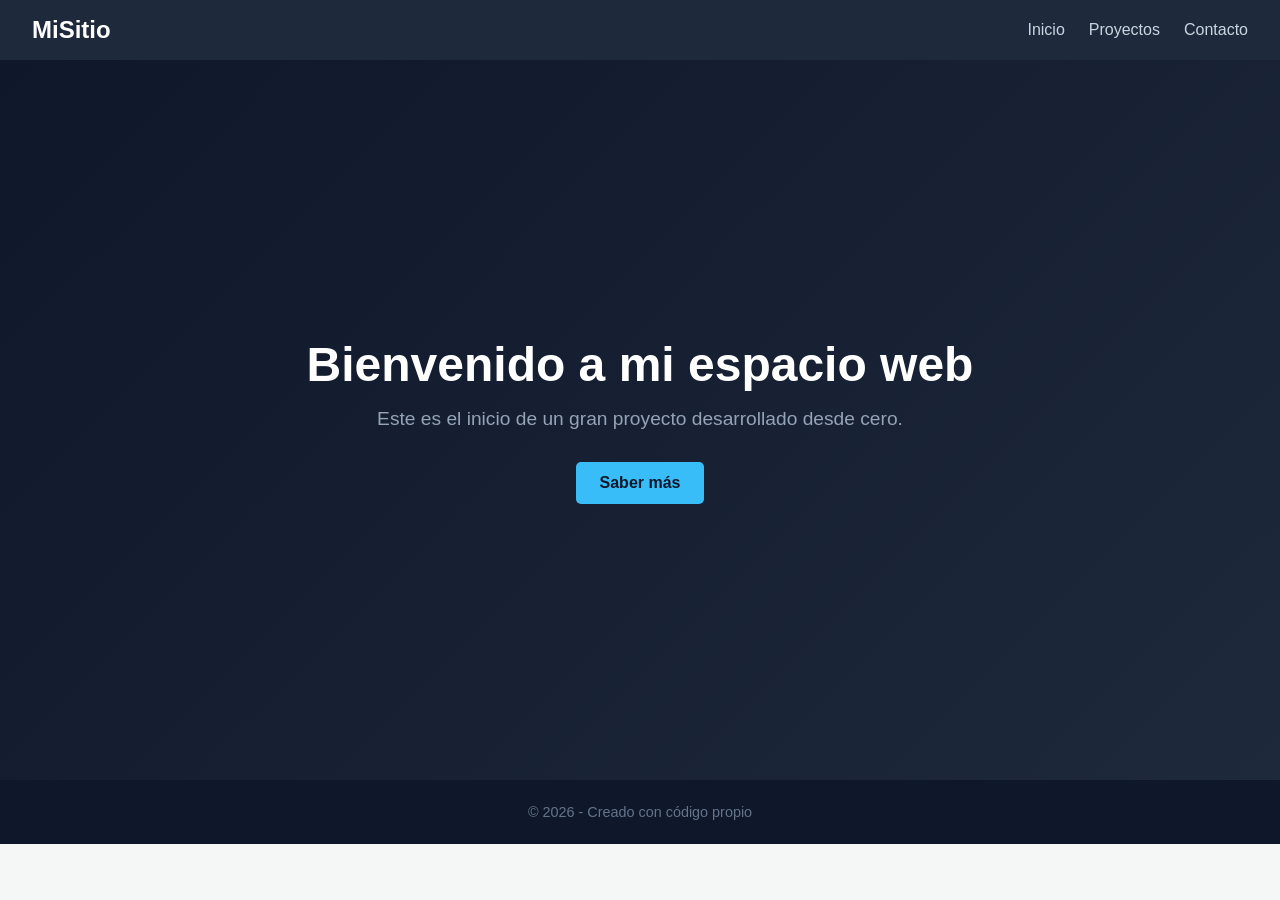
==== index.html @ af887df4 "Primer commit: Estructura base de D-Tech" ====
<!DOCTYPE html>
<html lang="es">
<head>
    <meta charset="UTF-8">
    <meta name="viewport" content="width=device-width, initial-scale=1.0">
    <title>Mi Proyecto Web</title>
    <link rel="stylesheet" href="styles.css">
</head>
<body>

    <!-- Barra de Navegación -->
    <header>
        <nav class="navbar">
            <div class="logo">MiSitio</div>
            <ul class="nav-links">
                <li><a href="#inicio">Inicio</a></li>
                <li><a href="#proyectos">Proyectos</a></li>
                <li><a href="#contacto">Contacto</a></li>
            </ul>
        </nav>
    </header>

    <!-- Sección Principal -->
    <main id="inicio" class="hero-section">
        <div class="hero-content">
            <h1>Bienvenido a mi espacio web</h1>
            <p>Este es el inicio de un gran proyecto desarrollado desde cero.</p>
            <button class="btn-primary">Saber más</button>
        </div>
    </main>

    <!-- Pie de Página -->
    <footer>
        <p>&copy; 2026 - Creado con código propio</p>
    </footer>

</body>
</html>
---- styles.css ----
/* Reseteo básico */
* {
    margin: 0;
    padding: 0;
    box-sizing: border-box;
    font-family: 'Segoe UI', Tahoma, Geneva, Verdana, sans-serif;
}

body {
    background-color: #f4f7f6;
    color: #333;
}

/* Barra de navegación */
.navbar {
    display: flex;
    justify-content: space-between;
    align-items: center;
    background-color: #1e293b;
    padding: 1rem 2rem;
    color: #fff;
}

.logo {
    font-size: 1.5rem;
    font-weight: bold;
}

.nav-links {
    list-style: none;
    display: flex;
    gap: 1.5rem;
}

.nav-links a {
    color: #cbd5e1;
    text-decoration: none;
    transition: color 0.3s;
}

.nav-links a:hover {
    color: #38bdf8;
}

/* Sección Hero (Principal) */
.hero-section {
    height: 80vh;
    display: flex;
    justify-content: center;
    align-items: center;
    text-align: center;
    background: linear-gradient(135deg, #0f172a 0%, #1e293b 100%);
    color: white;
    padding: 0 1rem;
}

.hero-content h1 {
    font-size: 3rem;
    margin-bottom: 1rem;
}

.hero-content p {
    font-size: 1.2rem;
    color: #94a3b8;
    margin-bottom: 2rem;
}

.btn-primary {
    background-color: #38bdf8;
    color: #0f172a;
    border: none;
    padding: 0.75rem 1.5rem;
    font-size: 1rem;
    font-weight: bold;
    border-radius: 5px;
    cursor: pointer;
    transition: background 0.3s;
}

.btn-primary:hover {
    background-color: #0ea5e9;
}

/* Pie de página */
footer {
    background-color: #0f172a;
    color: #64748b;
    text-align: center;
    padding: 1.5rem;
    font-size: 0.9rem;
}
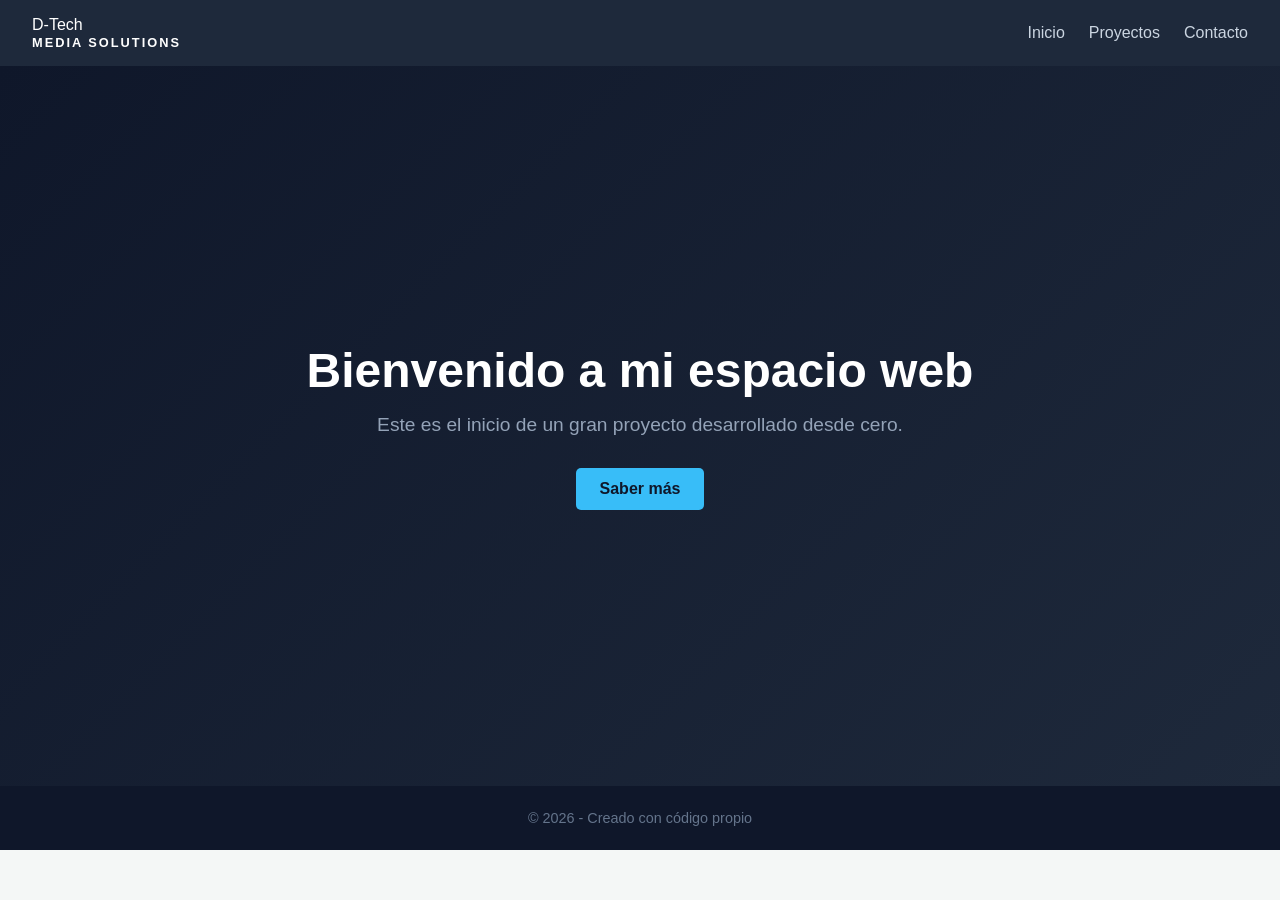
==== commit 68a67bfc: "Actualizado nombre oficial del negocio en el logo" ====
--- a/index.html
+++ b/index.html
@@ -11,7 +11,7 @@
     <!-- Barra de Navegación -->
     <header>
         <nav class="navbar">
-            <div class="logo">MiSitio</div>
+            <div class="logo">D-Tech <span class="brand-sub">Media Solutions</span></div>
             <ul class="nav-links">
                 <li><a href="#inicio">Inicio</a></li>
                 <li><a href="#proyectos">Proyectos</a></li>
--- a/styles.css
+++ b/styles.css
@@ -21,9 +21,14 @@
     color: #fff;
 }
 
-.logo {
-    font-size: 1.5rem;
-    font-weight: bold;
+.logo .brand-sub {
+    color: var(--accent);
+    font-size: 0.8rem;
+    display: block;
+    font-weight: 600;
+    text-transform: uppercase;
+    letter-spacing: 2px;
+    margin-top: 1px;
 }
 
 .nav-links {
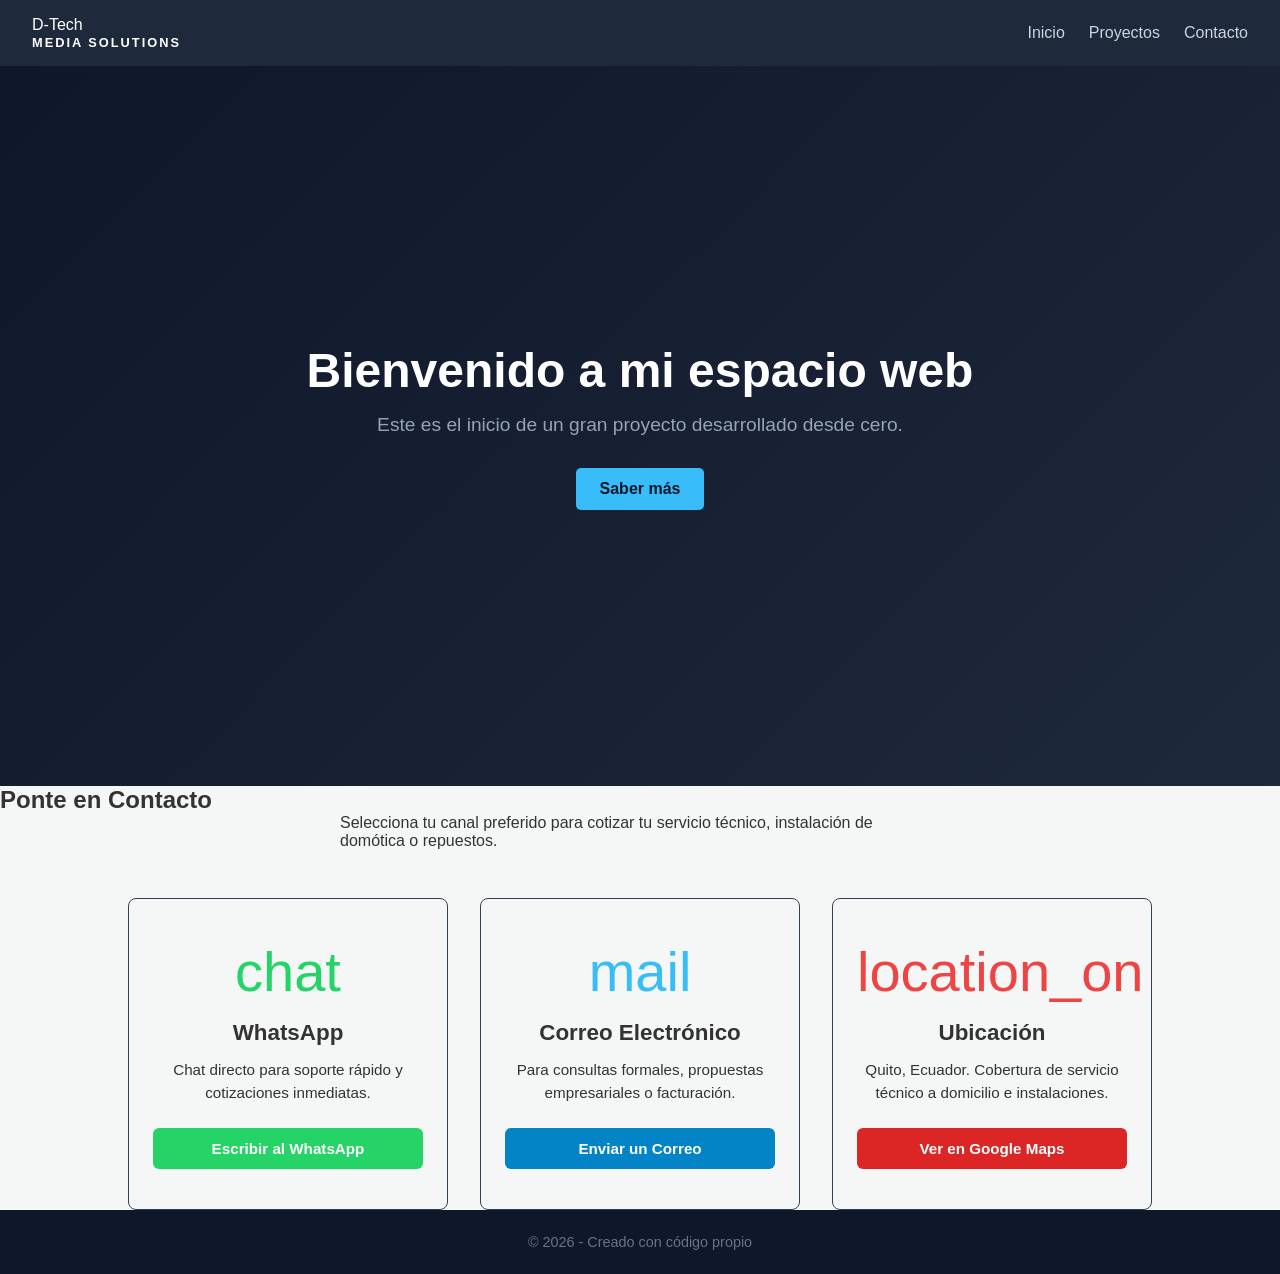
==== commit cb25503f: "Sección de contacto avanzada con enlaces directos" ====
--- a/index.html
+++ b/index.html
@@ -29,6 +29,46 @@
         </div>
     </main>
 
+    <!-- Contacto -->
+<!-- Sección de Contacto Renovada -->
+    <section id="contacto" class="contact-section">
+        <h2>Ponte en Contacto</h2>
+        <p class="contact-subtitle">Selecciona tu canal preferido para cotizar tu servicio técnico, instalación de domótica o repuestos.</p>
+        
+        <div class="contact-grid">
+            <!-- Tarjeta WhatsApp -->
+            <div class="contact-card">
+                <span class="material-symbols-outlined contact-icon icon-wp">chat</span>
+                <h3>WhatsApp</h3>
+                <p>Chat directo para soporte rápido y cotizaciones inmediatas.</p>
+                <a href="https://wa.me/593999078081?text=Hola%20D-Tech,%20necesito%20información%20sobre%20un%20servicio." target="_blank" class="btn-action btn-wp">
+                    Escribir al WhatsApp
+                </a>
+            </div>
+
+            <!-- Tarjeta Correo -->
+            <div class="contact-card">
+                <span class="material-symbols-outlined contact-icon icon-mail">mail</span>
+                <h3>Correo Electrónico</h3>
+                <p>Para consultas formales, propuestas empresariales o facturación.</p>
+                <a href="mailto:dillan.aldas@amazontech.com.ec?subject=Consulta%20D-Tech%20Media%20Solutions" class="btn-action btn-mail">
+                    Enviar un Correo
+                </a>
+            </div>
+
+            <!-- Tarjeta Dirección -->
+            <div class="contact-card">
+                <span class="material-symbols-outlined contact-icon icon-maps">location_on</span>
+                <h3>Ubicación</h3>
+                <p>Quito, Ecuador. Cobertura de servicio técnico a domicilio e instalaciones.</p>
+                <a href="https://maps.app.goo.gl/B8kceNAPXcE8kTUi9" target="_blank" class="btn-action btn-maps">
+                    Ver en Google Maps
+                </a>
+            </div>
+        </div>
+    </section>
+
+
     <!-- Pie de Página -->
     <footer>
         <p>&copy; 2026 - Creado con código propio</p>
--- a/styles.css
+++ b/styles.css
@@ -86,6 +86,82 @@
     background-color: #0ea5e9;
 }
 
+/* --- Sección de Contacto --- */
+.contact-subtitle {
+    max-width: 600px;
+    margin: 0 auto 3rem auto;
+    color: var(--text-muted);
+}
+
+.contact-grid {
+    display: flex;
+    flex-wrap: wrap;
+    justify-content: center;
+    gap: 2rem;
+    max-width: 1100px;
+    margin: 0 auto;
+}
+
+.contact-card {
+    background-color: var(--bg-light);
+    border: 1px solid #334155;
+    padding: 2.5rem 1.5rem;
+    border-radius: 8px;
+    width: 320px;
+    text-align: center;
+    display: flex;
+    flex-direction: column;
+    justify-content: space-between;
+    transition: transform 0.3s;
+}
+
+.contact-card:hover {
+    transform: translateY(-3px);
+}
+
+.contact-icon {
+    font-size: 3.5rem;
+    margin-bottom: 1rem;
+}
+
+/* Colores específicos de iconos */
+.icon-wp { color: #25d366; }
+.icon-mail { color: #38bdf8; }
+.icon-maps { color: #ef4444; }
+
+.contact-card h3 {
+    font-size: 1.4rem;
+    margin-bottom: 0.8rem;
+}
+
+.contact-card p {
+    color: var(--text-muted);
+    font-size: 0.95rem;
+    line-height: 1.5;
+    margin-bottom: 1.5rem;
+}
+
+/* Botones de acción general */
+.btn-action {
+    text-decoration: none;
+    padding: 0.75rem 1.5rem;
+    font-weight: bold;
+    border-radius: 6px;
+    font-size: 0.95rem;
+    transition: background-color 0.3s, opacity 0.3s;
+    color: #ffffff;
+}
+
+/* Colores específicos de botones */
+.btn-wp { background-color: #25d366; color: #fff; }
+.btn-wp:hover { background-color: #1ebd59; }
+
+.btn-mail { background-color: #0284c7; }
+.btn-mail:hover { background-color: #0369a1; }
+
+.btn-maps { background-color: #dc2626; }
+.btn-maps:hover { background-color: #b91c1c; }
+
 /* Pie de página */
 footer {
     background-color: #0f172a;
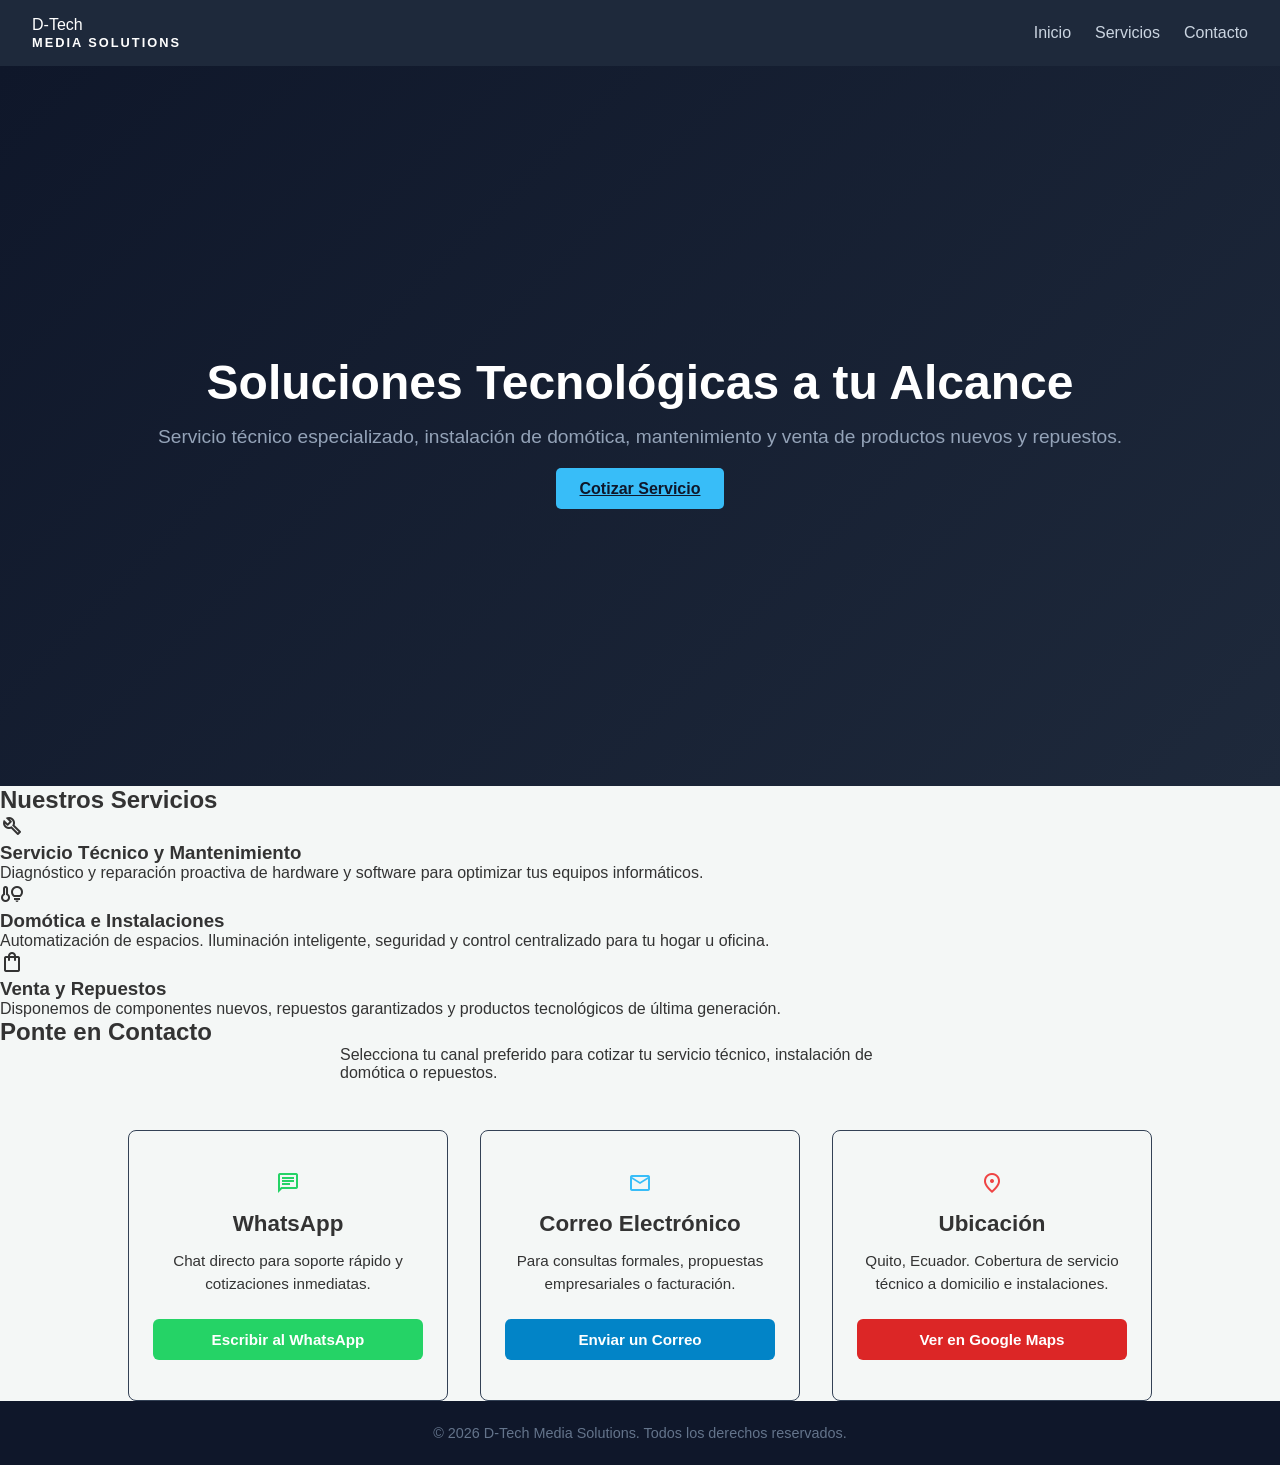
==== commit acc11c5e: "Corrección y limpieza total de la estructura index" ====
--- a/index.html
+++ b/index.html
@@ -3,8 +3,10 @@
 <head>
     <meta charset="UTF-8">
     <meta name="viewport" content="width=device-width, initial-scale=1.0">
-    <title>Mi Proyecto Web</title>
+    <title>D-Tech Media Solutions | Servicio Técnico y Domótica</title>
     <link rel="stylesheet" href="styles.css">
+    <!-- Iconos rápidos de Google para que se vea más profesional -->
+    <link rel="stylesheet" href="https://fonts.googleapis.com/css2?family=Material+Symbols+Outlined:opsz,wght,FILL,GRAD@24,400,0,0" />
 </head>
 <body>
 
@@ -14,23 +16,51 @@
             <div class="logo">D-Tech <span class="brand-sub">Media Solutions</span></div>
             <ul class="nav-links">
                 <li><a href="#inicio">Inicio</a></li>
-                <li><a href="#proyectos">Proyectos</a></li>
+                <li><a href="#servicios">Servicios</a></li>
                 <li><a href="#contacto">Contacto</a></li>
             </ul>
         </nav>
     </header>
 
-    <!-- Sección Principal -->
+    <!-- Sección Principal (Hero) -->
     <main id="inicio" class="hero-section">
         <div class="hero-content">
-            <h1>Bienvenido a mi espacio web</h1>
-            <p>Este es el inicio de un gran proyecto desarrollado desde cero.</p>
-            <button class="btn-primary">Saber más</button>
+            <h1>Soluciones Tecnológicas a tu Alcance</h1>
+            <p>Servicio técnico especializado, instalación de domótica, mantenimiento y venta de productos nuevos y repuestos.</p>
+            <a href="#contacto" class="btn-primary">Cotizar Servicio</a>
         </div>
     </main>
 
-    <!-- Contacto -->
-<!-- Sección de Contacto Renovada -->
+    <!-- Sección de Servicios -->
+    <section id="servicios" class="services-section">
+        <h2>Nuestros Servicios</h2>
+        <div class="services-grid">
+            
+            <!-- Tarjeta 1 -->
+            <div class="service-card">
+                <span class="material-symbols-outlined icon">build</span>
+                <h3>Servicio Técnico y Mantenimiento</h3>
+                <p>Diagnóstico y reparación proactiva de hardware y software para optimizar tus equipos informáticos.</p>
+            </div>
+
+            <!-- Tarjeta 2 -->
+            <div class="service-card">
+                <span class="material-symbols-outlined icon">home_iot_device</span>
+                <h3>Domótica e Instalaciones</h3>
+                <p>Automatización de espacios. Iluminación inteligente, seguridad y control centralizado para tu hogar u oficina.</p>
+            </div>
+
+            <!-- Tarjeta 3 -->
+            <div class="service-card">
+                <span class="material-symbols-outlined icon">shopping_bag</span>
+                <h3>Venta y Repuestos</h3>
+                <p>Disponemos de componentes nuevos, repuestos garantizados y productos tecnológicos de última generación.</p>
+            </div>
+
+        </div>
+    </section>
+
+    <!-- Sección de Contacto Renovada -->
     <section id="contacto" class="contact-section">
         <h2>Ponte en Contacto</h2>
         <p class="contact-subtitle">Selecciona tu canal preferido para cotizar tu servicio técnico, instalación de domótica o repuestos.</p>
@@ -68,10 +98,9 @@
         </div>
     </section>
 
-
     <!-- Pie de Página -->
     <footer>
-        <p>&copy; 2026 - Creado con código propio</p>
+        <p>&copy; 2026 D-Tech Media Solutions. Todos los derechos reservados.</p>
     </footer>
 
 </body>
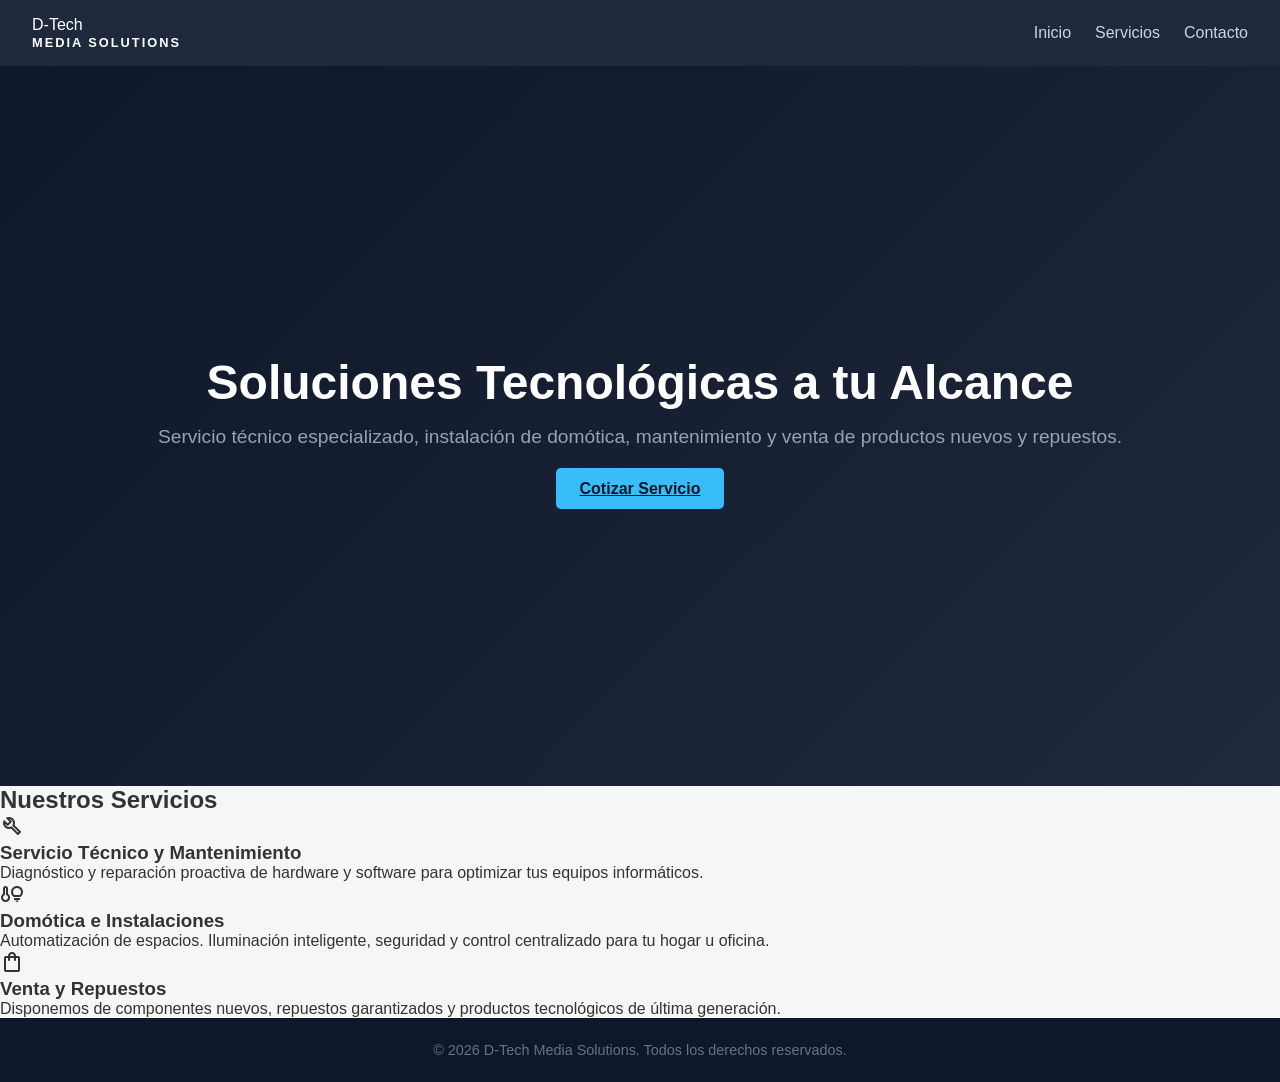
==== commit a65a876e: "Creada subpágina independiente de contacto y enlaces de navegación" ====
--- a/index.html
+++ b/index.html
@@ -5,7 +5,6 @@
     <meta name="viewport" content="width=device-width, initial-scale=1.0">
     <title>D-Tech Media Solutions | Servicio Técnico y Domótica</title>
     <link rel="stylesheet" href="styles.css">
-    <!-- Iconos rápidos de Google para que se vea más profesional -->
     <link rel="stylesheet" href="https://fonts.googleapis.com/css2?family=Material+Symbols+Outlined:opsz,wght,FILL,GRAD@24,400,0,0" />
 </head>
 <body>
@@ -15,9 +14,9 @@
         <nav class="navbar">
             <div class="logo">D-Tech <span class="brand-sub">Media Solutions</span></div>
             <ul class="nav-links">
-                <li><a href="#inicio">Inicio</a></li>
-                <li><a href="#servicios">Servicios</a></li>
-                <li><a href="#contacto">Contacto</a></li>
+                <li><a href="index.html#inicio">Inicio</a></li>
+                <li><a href="index.html#servicios">Servicios</a></li>
+                <li><a href="contacto.html">Contacto</a></li> <!-- Apunta a la subpágina -->
             </ul>
         </nav>
     </header>
@@ -27,7 +26,7 @@
         <div class="hero-content">
             <h1>Soluciones Tecnológicas a tu Alcance</h1>
             <p>Servicio técnico especializado, instalación de domótica, mantenimiento y venta de productos nuevos y repuestos.</p>
-            <a href="#contacto" class="btn-primary">Cotizar Servicio</a>
+            <a href="contacto.html" class="btn-primary">Cotizar Servicio</a>
         </div>
     </main>
 
@@ -36,65 +35,24 @@
         <h2>Nuestros Servicios</h2>
         <div class="services-grid">
             
-            <!-- Tarjeta 1 -->
             <div class="service-card">
                 <span class="material-symbols-outlined icon">build</span>
                 <h3>Servicio Técnico y Mantenimiento</h3>
                 <p>Diagnóstico y reparación proactiva de hardware y software para optimizar tus equipos informáticos.</p>
             </div>
 
-            <!-- Tarjeta 2 -->
             <div class="service-card">
                 <span class="material-symbols-outlined icon">home_iot_device</span>
                 <h3>Domótica e Instalaciones</h3>
                 <p>Automatización de espacios. Iluminación inteligente, seguridad y control centralizado para tu hogar u oficina.</p>
             </div>
 
-            <!-- Tarjeta 3 -->
             <div class="service-card">
                 <span class="material-symbols-outlined icon">shopping_bag</span>
                 <h3>Venta y Repuestos</h3>
                 <p>Disponemos de componentes nuevos, repuestos garantizados y productos tecnológicos de última generación.</p>
             </div>
 
-        </div>
-    </section>
-
-    <!-- Sección de Contacto Renovada -->
-    <section id="contacto" class="contact-section">
-        <h2>Ponte en Contacto</h2>
-        <p class="contact-subtitle">Selecciona tu canal preferido para cotizar tu servicio técnico, instalación de domótica o repuestos.</p>
-        
-        <div class="contact-grid">
-            <!-- Tarjeta WhatsApp -->
-            <div class="contact-card">
-                <span class="material-symbols-outlined contact-icon icon-wp">chat</span>
-                <h3>WhatsApp</h3>
-                <p>Chat directo para soporte rápido y cotizaciones inmediatas.</p>
-                <a href="https://wa.me/593999078081?text=Hola%20D-Tech,%20necesito%20información%20sobre%20un%20servicio." target="_blank" class="btn-action btn-wp">
-                    Escribir al WhatsApp
-                </a>
-            </div>
-
-            <!-- Tarjeta Correo -->
-            <div class="contact-card">
-                <span class="material-symbols-outlined contact-icon icon-mail">mail</span>
-                <h3>Correo Electrónico</h3>
-                <p>Para consultas formales, propuestas empresariales o facturación.</p>
-                <a href="mailto:dillan.aldas@amazontech.com.ec?subject=Consulta%20D-Tech%20Media%20Solutions" class="btn-action btn-mail">
-                    Enviar un Correo
-                </a>
-            </div>
-
-            <!-- Tarjeta Dirección -->
-            <div class="contact-card">
-                <span class="material-symbols-outlined contact-icon icon-maps">location_on</span>
-                <h3>Ubicación</h3>
-                <p>Quito, Ecuador. Cobertura de servicio técnico a domicilio e instalaciones.</p>
-                <a href="https://maps.app.goo.gl/B8kceNAPXcE8kTUi9" target="_blank" class="btn-action btn-maps">
-                    Ver en Google Maps
-                </a>
-            </div>
         </div>
     </section>
 
--- a/styles.css
+++ b/styles.css
@@ -169,4 +169,18 @@
     text-align: center;
     padding: 1.5rem;
     font-size: 0.9rem;
+}
+
+.contact-page-container {
+    min-height: 85vh;
+    display: flex;
+    align-items: center;
+    justify-content: center;
+    padding-top: 100px; 
+    background-color: var(--bg-dark);
+}
+
+.nav-links a.active {
+    color: var(--accent);
+    font-weight: bold;
 }
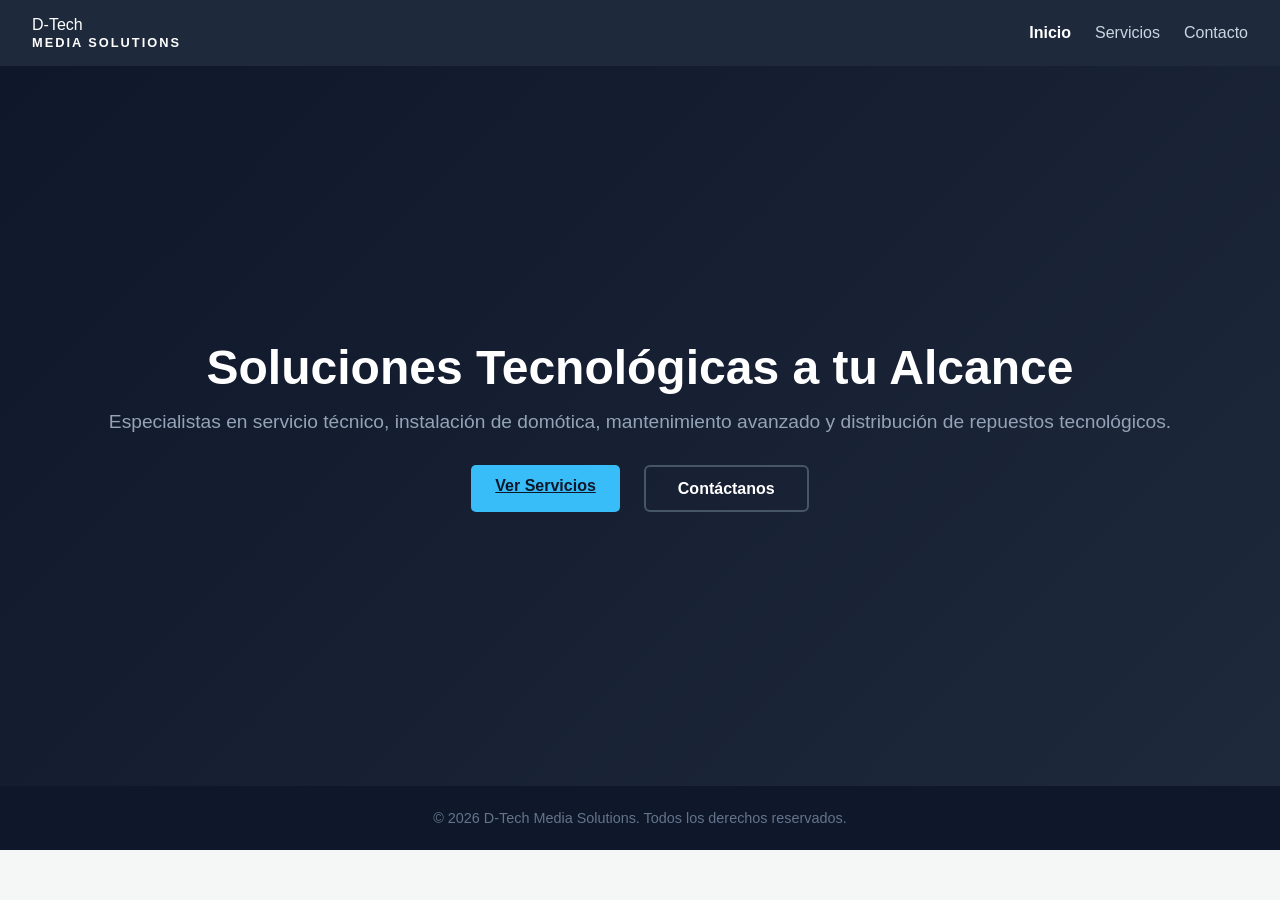
==== commit 2ad9565a: "Creada subpágina independiente para Servicios con diseño avanzado de tarjetas" ====
--- a/index.html
+++ b/index.html
@@ -3,7 +3,7 @@
 <head>
     <meta charset="UTF-8">
     <meta name="viewport" content="width=device-width, initial-scale=1.0">
-    <title>D-Tech Media Solutions | Servicio Técnico y Domótica</title>
+    <title>D-Tech Media Solutions | Soluciones Tecnológicas</title>
     <link rel="stylesheet" href="styles.css">
     <link rel="stylesheet" href="https://fonts.googleapis.com/css2?family=Material+Symbols+Outlined:opsz,wght,FILL,GRAD@24,400,0,0" />
 </head>
@@ -14,9 +14,9 @@
         <nav class="navbar">
             <div class="logo">D-Tech <span class="brand-sub">Media Solutions</span></div>
             <ul class="nav-links">
-                <li><a href="index.html#inicio">Inicio</a></li>
-                <li><a href="index.html#servicios">Servicios</a></li>
-                <li><a href="contacto.html">Contacto</a></li> <!-- Apunta a la subpágina -->
+                <li><a href="index.html" class="active">Inicio</a></li>
+                <li><a href="servicios.html">Servicios</a></li>
+                <li><a href="contacto.html">Contacto</a></li>
             </ul>
         </nav>
     </header>
@@ -25,36 +25,13 @@
     <main id="inicio" class="hero-section">
         <div class="hero-content">
             <h1>Soluciones Tecnológicas a tu Alcance</h1>
-            <p>Servicio técnico especializado, instalación de domótica, mantenimiento y venta de productos nuevos y repuestos.</p>
-            <a href="contacto.html" class="btn-primary">Cotizar Servicio</a>
+            <p>Especialistas en servicio técnico, instalación de domótica, mantenimiento avanzado y distribución de repuestos tecnológicos.</p>
+            <div class="hero-buttons">
+                <a href="servicios.html" class="btn-primary">Ver Servicios</a>
+                <a href="contacto.html" class="btn-outline">Contáctanos</a>
+            </div>
         </div>
     </main>
-
-    <!-- Sección de Servicios -->
-    <section id="servicios" class="services-section">
-        <h2>Nuestros Servicios</h2>
-        <div class="services-grid">
-            
-            <div class="service-card">
-                <span class="material-symbols-outlined icon">build</span>
-                <h3>Servicio Técnico y Mantenimiento</h3>
-                <p>Diagnóstico y reparación proactiva de hardware y software para optimizar tus equipos informáticos.</p>
-            </div>
-
-            <div class="service-card">
-                <span class="material-symbols-outlined icon">home_iot_device</span>
-                <h3>Domótica e Instalaciones</h3>
-                <p>Automatización de espacios. Iluminación inteligente, seguridad y control centralizado para tu hogar u oficina.</p>
-            </div>
-
-            <div class="service-card">
-                <span class="material-symbols-outlined icon">shopping_bag</span>
-                <h3>Venta y Repuestos</h3>
-                <p>Disponemos de componentes nuevos, repuestos garantizados y productos tecnológicos de última generación.</p>
-            </div>
-
-        </div>
-    </section>
 
     <!-- Pie de Página -->
     <footer>
--- a/styles.css
+++ b/styles.css
@@ -183,4 +183,147 @@
 .nav-links a.active {
     color: var(--accent);
     font-weight: bold;
+}
+
+/* --- Nuevos Estilos para la Subpágina de Servicios --- */
+.services-page-container {
+    min-height: 90vh;
+    padding-top: 120px;
+    padding-bottom: 4rem;
+    background-color: var(--bg-dark);
+}
+
+.services-section-exclusive {
+    max-width: 1200px;
+    margin: 0 auto;
+    padding: 0 2rem;
+    text-align: center;
+}
+
+.services-section-exclusive h2 {
+    font-size: 2.5rem;
+    margin-bottom: 1rem;
+    letter-spacing: -0.5px;
+}
+
+.services-subtitle {
+    color: var(--text-muted);
+    max-width: 650px;
+    margin: 0 auto 4rem auto;
+    font-size: 1.1rem;
+}
+
+.services-grid-exclusive {
+    display: flex;
+    flex-wrap: wrap;
+    justify-content: center;
+    gap: 2.5rem;
+}
+
+.service-card-exclusive {
+    background-color: var(--bg-light);
+    border: 1px solid #334155;
+    padding: 3rem 2rem;
+    border-radius: 12px;
+    width: 360px;
+    text-align: left;
+    display: flex;
+    flex-direction: column;
+    transition: transform 0.3s, border-color 0.3s, box-shadow 0.3s;
+}
+
+.service-card-exclusive:hover {
+    transform: translateY(-5px);
+    border-color: var(--accent);
+    box-shadow: 0 10px 25px -10px rgba(56, 189, 248, 0.15);
+}
+
+.icon-exclusive {
+    font-size: 3.5rem;
+    color: var(--accent);
+    margin-bottom: 1.5rem;
+}
+
+.service-card-exclusive h3 {
+    font-size: 1.5rem;
+    margin-bottom: 1rem;
+    color: var(--text-main);
+}
+
+.card-desc {
+    color: var(--text-muted);
+    font-size: 0.95rem;
+    line-height: 1.5;
+    margin-bottom: 1.5rem;
+    min-height: 45px;
+}
+
+/* Listas internas de características */
+.service-features {
+    list-style: none;
+    margin-bottom: 2.5rem;
+    flex-grow: 1; /* Empuja el botón al fondo para que todas las tarjetas se alineen perfectamente */
+}
+
+.service-features li {
+    color: #cbd5e1;
+    font-size: 0.9rem;
+    line-height: 1.4;
+    margin-bottom: 0.8rem;
+    position: relative;
+    padding-left: 1.5rem;
+}
+
+/* Pequeño punto azul decorativo antes de cada elemento */
+.service-features li::before {
+    content: "•";
+    color: var(--accent);
+    font-size: 1.2rem;
+    position: absolute;
+    left: 0;
+    top: -2px;
+}
+
+/* Botón de acción para servicios */
+.btn-service-action {
+    display: block;
+    text-align: center;
+    text-decoration: none;
+    background-color: transparent;
+    color: var(--accent);
+    border: 2px solid var(--accent);
+    padding: 0.8rem 1.5rem;
+    font-weight: bold;
+    border-radius: 6px;
+    font-size: 0.95rem;
+    transition: background-color 0.3s, color 0.3s;
+}
+
+.btn-service-action:hover {
+    background-color: var(--accent);
+    color: var(--bg-dark);
+}
+
+/* Botón alternativo para el Home */
+.hero-buttons {
+    display: flex;
+    justify-content: center;
+    gap: 1.5rem;
+}
+
+.btn-outline {
+    border: 2px solid #475569;
+    color: var(--text-main);
+    text-decoration: none;
+    padding: 0.8rem 2rem;
+    font-size: 1rem;
+    font-weight: bold;
+    border-radius: 6px;
+    transition: border-color 0.3s, background-color 0.3s;
+    display: inline-block;
+}
+
+.btn-outline:hover {
+    border-color: var(--text-main);
+    background-color: rgba(255, 255, 255, 0.05);
 }
